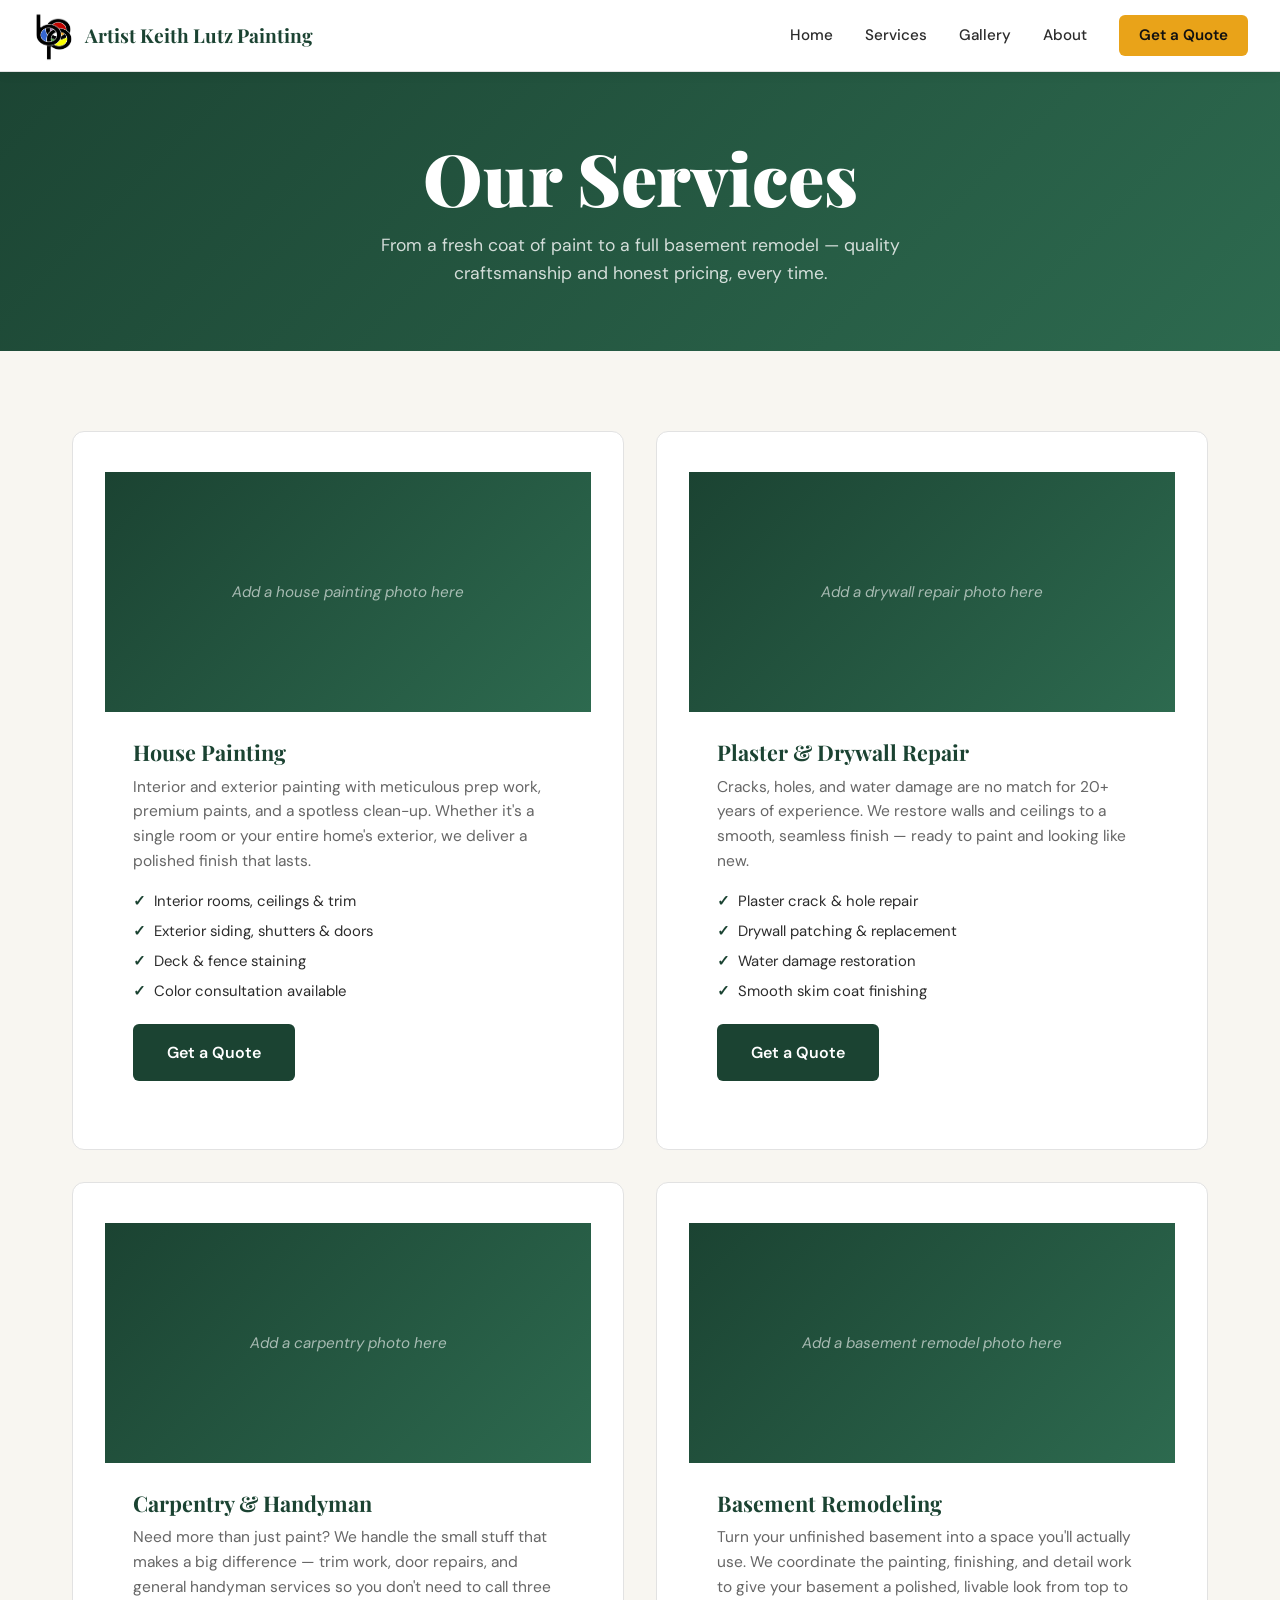
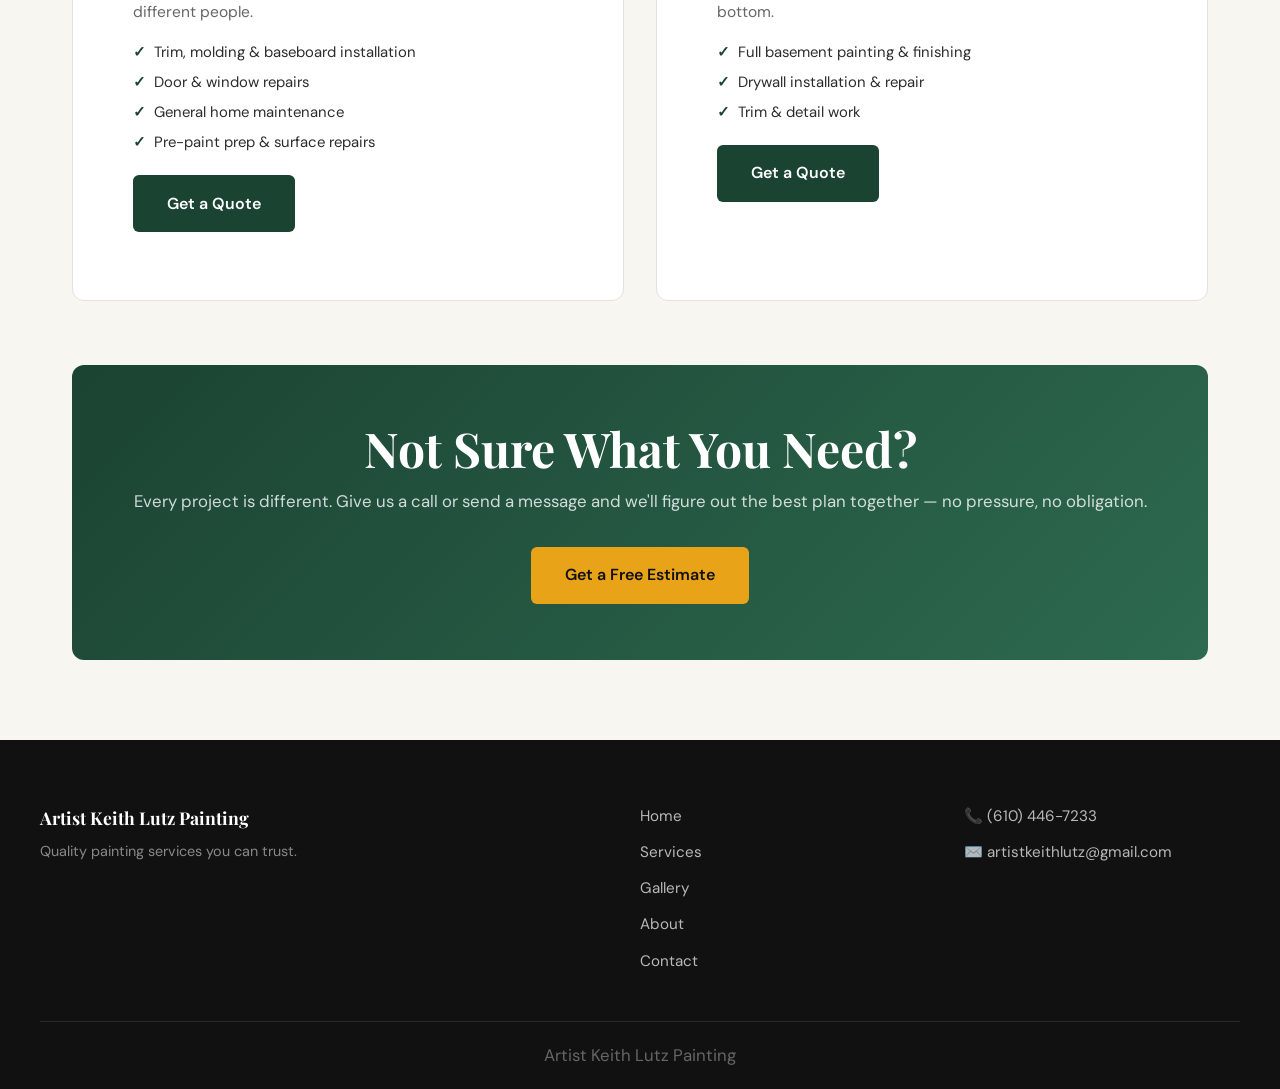
==== index.html @ 22990af5 "initial commit" ====
<!DOCTYPE html>
<html lang="en">
<head>
  <meta charset="UTF-8" />
  <meta name="viewport" content="width=device-width, initial-scale=1.0" />
  <meta name="description" content="Services offered by Artist Keith Lutz Painting — house painting, plaster & drywall repair, carpentry, and basement remodeling in Havertown, PA." />
  <title>Services | Artist Keith Lutz Painting</title>
  <link rel="preconnect" href="https://fonts.googleapis.com">
  <link href="https://fonts.googleapis.com/css2?family=Playfair+Display:wght@700;900&family=DM+Sans:wght@400;500;600&display=swap" rel="stylesheet">
  <link rel="stylesheet" href="css/style.css" />
  <style>
    /* ── Page hero (smaller than homepage) ── */
    .page-hero {
      background: linear-gradient(135deg, var(--primary) 0%, var(--primary-light) 100%);
      padding: calc(var(--nav-height) + 4rem) 2rem 4rem;
      text-align: center;
    }
    .page-hero h1 { color: var(--white); margin-bottom: 0.75rem; }
    .page-hero p  { color: rgba(255,255,255,0.8); font-size: 1.1rem; max-width: 560px; margin: 0 auto; }

    /* ── Services grid ── */
    .services-section {
      max-width: var(--max-width);
      margin: 0 auto;
      padding: 5rem 2rem;
    }

    .services-grid-full {
      display: grid;
      grid-template-columns: repeat(2, 1fr);
      gap: 2rem;
      margin-bottom: 4rem;
    }

    .service-card {
      background: var(--white);
      border: 1px solid var(--border);
      border-radius: var(--radius);
      overflow: hidden;
      transition: all 0.25s ease;
    }
    .service-card:hover {
      box-shadow: var(--shadow-lg);
      transform: translateY(-4px);
    }

    .service-img {
      width: 100%;
      height: 240px;
      overflow: hidden;
      background: linear-gradient(135deg, var(--primary), var(--primary-light));
      display: flex;
      align-items: center;
      justify-content: center;
    }
    .service-img img {
      width: 100%;
      height: 100%;
      object-fit: cover;
      transition: transform 0.4s ease;
    }
    .service-card:hover .service-img img {
      transform: scale(1.05);
    }

    /* placeholder shown when no real photo yet */
    .service-img .img-placeholder {
      color: rgba(255,255,255,0.6);
      font-size: 0.95rem;
      font-style: italic;
      text-align: center;
      padding: 1rem;
    }

    .service-body {
      padding: 1.75rem;
    }
    .service-body h3 {
      color: var(--primary);
      margin-bottom: 0.6rem;
      font-size: 1.35rem;
    }
    .service-body p {
      font-size: 0.97rem;
      margin-bottom: 1rem;
    }
    .service-body ul {
      display: flex;
      flex-direction: column;
      gap: 0.4rem;
      margin-bottom: 1.25rem;
    }
    .service-body ul li {
      font-size: 0.93rem;
      color: var(--text);
      display: flex;
      align-items: flex-start;
      gap: 0.5rem;
    }
    .service-body ul li::before {
      content: '✓';
      color: var(--primary);
      font-weight: 700;
      flex-shrink: 0;
    }

    /* ── CTA banner ── */
    .services-cta-banner {
      background: linear-gradient(135deg, var(--primary), var(--primary-light));
      border-radius: var(--radius);
      padding: 3.5rem 2.5rem;
      text-align: center;
    }
    .services-cta-banner h2 { color: var(--white); margin-bottom: 0.75rem; }
    .services-cta-banner p  { color: rgba(255,255,255,0.8); margin-bottom: 2rem; }

    @media (max-width: 768px) {
      .services-grid-full { grid-template-columns: 1fr; }
      .service-img { height: 200px; }
    }
  </style>
</head>
<body>

  <!-- NAVBAR -->
  <header class="navbar">
    <div class="nav-logo">
      <span class="logo-icon"><img src="images/painting_logo.png" width="45" height="50" alt="Logo"></span>
      <span class="logo-text">Artist Keith Lutz Painting</span>
    </div>
    <nav class="nav-links">
      <a href="index.html">Home</a>
      <a href="services.html">Services</a>
      <a href="gallery.html">Gallery</a>
      <a href="about.html">About</a>
      <a href="contact.html" class="nav-cta">Get a Quote</a>
    </nav>
    <button class="hamburger" id="hamburger" aria-label="Toggle menu">
      <span></span><span></span><span></span>
    </button>
  </header>

  <!-- MOBILE MENU -->
  <div class="mobile-menu" id="mobileMenu">
    <a href="index.html">Home</a>
    <a href="services.html">Services</a>
    <a href="gallery.html">Gallery</a>
    <a href="about.html">About</a>
    <a href="contact.html">Get a Quote</a>
  </div>

  <!-- PAGE HERO -->
  <section class="page-hero">
    <h1>Our Services</h1>
    <p>From a fresh coat of paint to a full basement remodel — quality craftsmanship and honest pricing, every time.</p>
  </section>

  <!-- SERVICES -->
  <section class="services-section">
    <div class="services-grid-full">

      <!-- House Painting -->
      <div class="service-card">
        <div class="service-img">
          <!-- Swap src to a real photo when you have one -->
          <img src="images/house-painting.jpg" alt="House Painting" onerror="this.style.display='none'; this.nextElementSibling.style.display='flex';" />
          <span class="img-placeholder" style="display:none;">Add a house painting photo here</span>
        </div>
        <div class="service-body">
          <h3>House Painting</h3>
          <p>Interior and exterior painting with meticulous prep work, premium paints, and a spotless clean-up. Whether it's a single room or your entire home's exterior, we deliver a polished finish that lasts.</p>
          <ul>
            <li>Interior rooms, ceilings & trim</li>
            <li>Exterior siding, shutters & doors</li>
            <li>Deck & fence staining</li>
            <li>Color consultation available</li>
          </ul>
          <a href="contact.html" class="btn btn-secondary">Get a Quote</a>
        </div>
      </div>

      <!-- Plaster & Drywall Repair -->
      <div class="service-card">
        <div class="service-img">
          <img src="images/drywall-repair.jpg" alt="Plaster and Drywall Repair" onerror="this.style.display='none'; this.nextElementSibling.style.display='flex';" />
          <span class="img-placeholder" style="display:none;">Add a drywall repair photo here</span>
        </div>
        <div class="service-body">
          <h3>Plaster & Drywall Repair</h3>
          <p>Cracks, holes, and water damage are no match for 20+ years of experience. We restore walls and ceilings to a smooth, seamless finish — ready to paint and looking like new.</p>
          <ul>
            <li>Plaster crack & hole repair</li>
            <li>Drywall patching & replacement</li>
            <li>Water damage restoration</li>
            <li>Smooth skim coat finishing</li>
          </ul>
          <a href="contact.html" class="btn btn-secondary">Get a Quote</a>
        </div>
      </div>

      <!-- Carpentry & Handyman -->
      <div class="service-card">
        <div class="service-img">
          <img src="images/carpentry.jpg" alt="Carpentry and Handyman Services" onerror="this.style.display='none'; this.nextElementSibling.style.display='flex';" />
          <span class="img-placeholder" style="display:none;">Add a carpentry photo here</span>
        </div>
        <div class="service-body">
          <h3>Carpentry & Handyman</h3>
          <p>Need more than just paint? We handle the small stuff that makes a big difference — trim work, door repairs, and general handyman services so you don't need to call three different people.</p>
          <ul>
            <li>Trim, molding & baseboard installation</li>
            <li>Door & window repairs</li>
            <li>General home maintenance</li>
            <li>Pre-paint prep & surface repairs</li>
          </ul>
          <a href="contact.html" class="btn btn-secondary">Get a Quote</a>
        </div>
      </div>

      <!-- Basement Remodeling -->
      <div class="service-card">
        <div class="service-img">
          <img src="images/basement.jpg" alt="Basement Remodeling" onerror="this.style.display='none'; this.nextElementSibling.style.display='flex';" />
          <span class="img-placeholder" style="display:none;">Add a basement remodel photo here</span>
        </div>
        <div class="service-body">
          <h3>Basement Remodeling</h3>
          <p>Turn your unfinished basement into a space you'll actually use. We coordinate the painting, finishing, and detail work to give your basement a polished, livable look from top to bottom.</p>
          <ul>
            <li>Full basement painting & finishing</li>
            <li>Drywall installation & repair</li>
            <li>Trim & detail work</li>
          </ul>
          <a href="contact.html" class="btn btn-secondary">Get a Quote</a>
        </div>
      </div>

    </div>

    <!-- CTA BANNER -->
    <div class="services-cta-banner">
      <h2>Not Sure What You Need?</h2>
      <p>Every project is different. Give us a call or send a message and we'll figure out the best plan together — no pressure, no obligation.</p>
      <div style="display:flex; gap:1rem; justify-content:center; flex-wrap:wrap;">
        <a href="contact.html" class="btn btn-primary">Get a Free Estimate</a>
      </div>
    </div>

  </section>

  <!-- FOOTER -->
  <footer class="footer">
    <div class="footer-inner">
      <div class="footer-brand">
        <span class="logo-text">Artist Keith Lutz Painting</span>
        <p>Quality painting services you can trust.</p>
      </div>
      <div class="footer-links">
        <a href="index.html">Home</a>
        <a href="services.html">Services</a>
        <a href="gallery.html">Gallery</a>
        <a href="about.html">About</a>
        <a href="contact.html">Contact</a>
      </div>
      <div class="footer-contact">
        <p>📞 (610) 446-7233</p>
        <p>✉️ artistkeithlutz@gmail.com</p>
      </div>
    </div>
    <div class="footer-bottom">
      <p>Artist Keith Lutz Painting</p>
    </div>
  </footer>

  <script src="js/main.js"></script>
</body>
</html>
---- css/style.css ----
/* ============================================
   RESET & BASE
   ============================================ */
*, *::before, *::after {
  box-sizing: border-box;
  margin: 0;
  padding: 0;
}

html {
  scroll-behavior: smooth;
}

body {
  font-family: 'DM Sans', sans-serif;
  color: var(--text);
  background-color: var(--light);
  line-height: 1.6;
  overflow-x: hidden;
}

img {
  max-width: 100%;
  display: block;
}

a {
  text-decoration: none;
  color: inherit;
}

ul {
  list-style: none;
}

/* ============================================
   CSS VARIABLES — change these to match his brand
   ============================================ */
:root {
  --primary: #1B4332;       /* deep green — feels premium, trustworthy */
  --primary-light: #2D6A4F;
  --accent: #E9A319;        /* warm gold — stands out on dark bg */
  --dark: #111111;
  --light: #F8F6F1;         /* warm off-white, not stark */
  --white: #ffffff;
  --text: #2c2c2c;
  --text-muted: #666666;
  --border: #e2e2e2;

  --font-display: 'Playfair Display', serif;
  --font-body: 'DM Sans', sans-serif;

  --radius: 12px;
  --shadow: 0 4px 24px rgba(0,0,0,0.08);
  --shadow-lg: 0 12px 48px rgba(0,0,0,0.14);

  --max-width: 1200px;
  --nav-height: 72px;
}

/* ============================================
   TYPOGRAPHY
   ============================================ */
h1, h2, h3 {
  font-family: var(--font-display);
  line-height: 1.15;
  color: var(--dark);
}

h1 { font-size: clamp(2.4rem, 6vw, 4.5rem); font-weight: 900; }
h2 { font-size: clamp(1.8rem, 4vw, 3rem); font-weight: 700; }
h3 { font-size: 1.3rem; font-weight: 700; }

p { font-size: 1.05rem; color: var(--text-muted); }

em { font-style: italic; color: var(--accent); }

/* ============================================
   BUTTONS
   ============================================ */
.btn {
  display: inline-block;
  padding: 0.85rem 2rem;
  border-radius: 6px;
  font-family: var(--font-body);
  font-size: 1rem;
  font-weight: 600;
  cursor: pointer;
  transition: all 0.2s ease;
  border: 2px solid transparent;
}

.btn-primary {
  background: var(--accent);
  color: var(--dark);
}
.btn-primary:hover {
  background: #d4901a;
  transform: translateY(-2px);
  box-shadow: 0 6px 20px rgba(233,163,25,0.35);
}

.btn-outline {
  background: transparent;
  color: var(--white);
  border-color: rgba(255,255,255,0.6);
}
.btn-outline:hover {
  background: rgba(255,255,255,0.12);
  border-color: var(--white);
}

.btn-secondary {
  background: var(--primary);
  color: var(--white);
}
.btn-secondary:hover {
  background: var(--primary-light);
  transform: translateY(-2px);
}

/* ============================================
   NAVBAR
   ============================================ */
.navbar {
  position: fixed;
  top: 0;
  left: 0;
  right: 0;
  z-index: 1000;
  height: var(--nav-height);
  display: flex;
  align-items: center;
  justify-content: space-between;
  padding: 0 2rem;
  background: var(--white);
  border-bottom: 1px solid var(--border);
  box-shadow: 0 2px 12px rgba(0,0,0,0.06);
}

.nav-logo {
  display: flex;
  align-items: center;
  gap: 0.5rem;
}

.logo-icon { font-size: 1.4rem; }

.logo-text {
  font-family: var(--font-display);
  font-weight: 700;
  font-size: 1.2rem;
  color: var(--primary);
}

.nav-links {
  display: flex;
  align-items: center;
  gap: 2rem;
}

.nav-links a {
  font-size: 0.95rem;
  font-weight: 500;
  color: var(--text);
  transition: color 0.2s;
}

.nav-links a:hover { color: var(--primary); }

.nav-cta {
  background: var(--accent) !important;
  color: var(--dark) !important;
  padding: 0.5rem 1.25rem;
  border-radius: 6px;
  font-weight: 600 !important;
  transition: all 0.2s !important;
}
.nav-cta:hover {
  background: #d4901a !important;
  transform: translateY(-1px);
}

.hamburger {
  display: none;
  flex-direction: column;
  gap: 5px;
  background: none;
  border: none;
  cursor: pointer;
  padding: 4px;
}
.hamburger span {
  display: block;
  width: 24px;
  height: 2px;
  background: var(--dark);
  border-radius: 2px;
  transition: all 0.3s;
}

/* ============================================
   MOBILE MENU
   ============================================ */
.mobile-menu {
  display: none;
  position: fixed;
  top: var(--nav-height);
  left: 0;
  right: 0;
  z-index: 999;
  background: var(--white);
  border-bottom: 1px solid var(--border);
  padding: 1.5rem 2rem;
  flex-direction: column;
  gap: 1.25rem;
  box-shadow: var(--shadow);
}

.mobile-menu.open { display: flex; }

.mobile-menu a {
  font-size: 1.1rem;
  font-weight: 500;
  color: var(--text);
  padding: 0.25rem 0;
  border-bottom: 1px solid var(--border);
}
.mobile-menu a:last-child { border-bottom: none; }

/* ============================================
   HERO
   ============================================ */
.hero {
  position: relative;
  min-height: 100vh;
  display: flex;
  align-items: center;
  padding: calc(var(--nav-height) + 4rem) 2rem 4rem;
  overflow: hidden;
}

.hero-bg {
  position: absolute;
  inset: 0;
  background: linear-gradient(135deg, var(--primary) 0%, var(--primary-light) 50%, #52B788 100%);
  z-index: -1;
}

.hero-bg::after {
  content: '';
  position: absolute;
  inset: 0;
  background: url("data:image/svg+xml,%3Csvg width='60' height='60' viewBox='0 0 60 60' xmlns='http://www.w3.org/2000/svg'%3E%3Cg fill='none' fill-rule='evenodd'%3E%3Cg fill='%23ffffff' fill-opacity='0.04'%3E%3Cpath d='M36 34v-4h-2v4h-4v2h4v4h2v-4h4v-2h-4zm0-30V0h-2v4h-4v2h4v4h2V6h4V4h-4zM6 34v-4H4v4H0v2h4v4h2v-4h4v-2H6zM6 4V0H4v4H0v2h4v4h2V6h4V4H6z'/%3E%3C/g%3E%3C/g%3E%3C/svg%3E");
}

.hero-content {
  max-width: 700px;
  z-index: 1;
}

.hero-eyebrow {
  font-size: 0.9rem;
  font-weight: 600;
  letter-spacing: 0.08em;
  text-transform: uppercase;
  color: rgba(255,255,255,0.75);
  margin-bottom: 1rem;
}

.hero-title {
  color: var(--white);
  margin-bottom: 1.25rem;
}

.hero-subtitle {
  font-size: 1.15rem;
  color: rgba(255,255,255,0.85);
  max-width: 540px;
  margin-bottom: 2.5rem;
}

.hero-btns {
  display: flex;
  gap: 1rem;
  flex-wrap: wrap;
}

.hero-badge {
  position: absolute;
  bottom: 3rem;
  right: 3rem;
  background: var(--accent);
  border-radius: 50%;
  width: 120px;
  height: 120px;
  display: flex;
  flex-direction: column;
  align-items: center;
  justify-content: center;
  text-align: center;
  box-shadow: var(--shadow-lg);
}

.badge-number {
  font-family: var(--font-display);
  font-size: 2rem;
  font-weight: 900;
  color: var(--dark);
  line-height: 1;
}

.badge-label {
  font-size: 0.7rem;
  font-weight: 600;
  color: var(--dark);
  text-align: center;
  line-height: 1.2;
  padding: 0 8px;
}

/* ============================================
   TRUST BAR
   ============================================ */
.trust-bar {
  display: flex;
  justify-content: center;
  flex-wrap: wrap;
  gap: 0;
  background: var(--dark);
  padding: 1rem 2rem;
}

.trust-item {
  color: rgba(255,255,255,0.88);
  font-size: 0.9rem;
  font-weight: 500;
  padding: 0.5rem 2rem;
  border-right: 1px solid rgba(255,255,255,0.15);
}
.trust-item:last-child { border-right: none; }

/* ============================================
   SECTIONS (shared styles)
   ============================================ */
.section {
  padding: 6rem 2rem;
  max-width: var(--max-width);
  margin: 0 auto;
}

.section-header {
  text-align: center;
  margin-bottom: 3.5rem;
}

.section-eyebrow {
  font-size: 0.85rem;
  font-weight: 700;
  letter-spacing: 0.1em;
  text-transform: uppercase;
  color: var(--accent);
  margin-bottom: 0.5rem;
}

.section-cta {
  text-align: center;
  margin-top: 3rem;
}

/* ============================================
   SERVICES PREVIEW
   ============================================ */
.services-preview {
  background: var(--light);
}

.services-grid {
  display: grid;
  grid-template-columns: repeat(3, 1fr);
  gap: 1.5rem;
}

.service-card {
  background: var(--white);
  border: 1px solid var(--border);
  border-radius: var(--radius);
  padding: 2.5rem 2rem;
  transition: all 0.25s ease;
}

.service-card:hover {
  box-shadow: var(--shadow-lg);
  transform: translateY(-4px);
  border-color: var(--primary);
}

.service-icon {
  font-size: 2.5rem;
  margin-bottom: 1rem;
}

.service-card h3 {
  margin-bottom: 0.75rem;
  color: var(--primary);
}

.service-card p {
  font-size: 0.97rem;
}

/* ============================================
   WHY US
   ============================================ */
.why-us {
  display: grid;
  grid-template-columns: 1fr 1fr;
  gap: 5rem;
  align-items: center;
  padding-top: 6rem;
  padding-bottom: 6rem;
}

.why-text h2 { margin-bottom: 1rem; }
.why-text p { margin-bottom: 1.5rem; }

.why-list {
  display: flex;
  flex-direction: column;
  gap: 0.75rem;
  margin-bottom: 2rem;
}

.why-list li {
  display: flex;
  align-items: center;
  gap: 0.75rem;
  font-size: 1rem;
  color: var(--text);
  font-weight: 500;
}

.check {
  color: var(--primary);
  font-weight: 700;
  font-size: 1.1rem;
}

.why-image-placeholder {
  background: linear-gradient(135deg, var(--primary), var(--primary-light));
  border-radius: var(--radius);
  height: 400px;
  display: flex;
  align-items: center;
  justify-content: center;
  text-align: center;
  padding: 2rem;
}

.why-image-placeholder span {
  color: rgba(255,255,255,0.7);
  font-size: 1rem;
  font-style: italic;
}

/* ============================================
   FOOTER
   ============================================ */
.footer {
  background: var(--dark);
  color: rgba(255,255,255,0.8);
  padding: 4rem 2rem 0;
}

.footer-inner {
  max-width: var(--max-width);
  margin: 0 auto;
  display: grid;
  grid-template-columns: 2fr 1fr 1fr;
  gap: 3rem;
  padding-bottom: 3rem;
  border-bottom: 1px solid rgba(255,255,255,0.1);
}

.footer-brand .logo-text { color: var(--white); font-size: 1.1rem; }
.footer-brand p { margin-top: 0.5rem; font-size: 0.9rem; color: rgba(255,255,255,0.5); }

.footer-links, .footer-contact {
  display: flex;
  flex-direction: column;
  gap: 0.75rem;
}

.footer-links a {
  font-size: 0.95rem;
  color: rgba(255,255,255,0.7);
  transition: color 0.2s;
}
.footer-links a:hover { color: var(--accent); }

.footer-contact p { font-size: 0.95rem; color: rgba(255,255,255,0.7); }

.footer-bottom {
  text-align: center;
  padding: 1.25rem;
  font-size: 0.85rem;
  color: rgba(255,255,255,0.35);
}

/* ============================================
   MOBILE — max-width: 768px
   ============================================ */
@media (max-width: 768px) {
  .nav-links { display: none; }
  .hamburger { display: flex; }

  .hero { min-height: auto; padding: calc(var(--nav-height) + 3rem) 1.5rem 3rem; }
  .hero-badge { display: none; }
  .hero-btns { flex-direction: column; }
  .btn { text-align: center; }

  .trust-bar { flex-direction: column; align-items: center; gap: 0.25rem; }
  .trust-item { border-right: none; border-bottom: 1px solid rgba(255,255,255,0.1); width: 100%; text-align: center; }
  .trust-item:last-child { border-bottom: none; }

  .services-grid { grid-template-columns: 1fr; }

  .why-us { grid-template-columns: 1fr; gap: 2.5rem; }
  .why-image-placeholder { height: 250px; }

  .footer-inner { grid-template-columns: 1fr; gap: 2rem; }

  .section { padding: 4rem 1.5rem; }
}
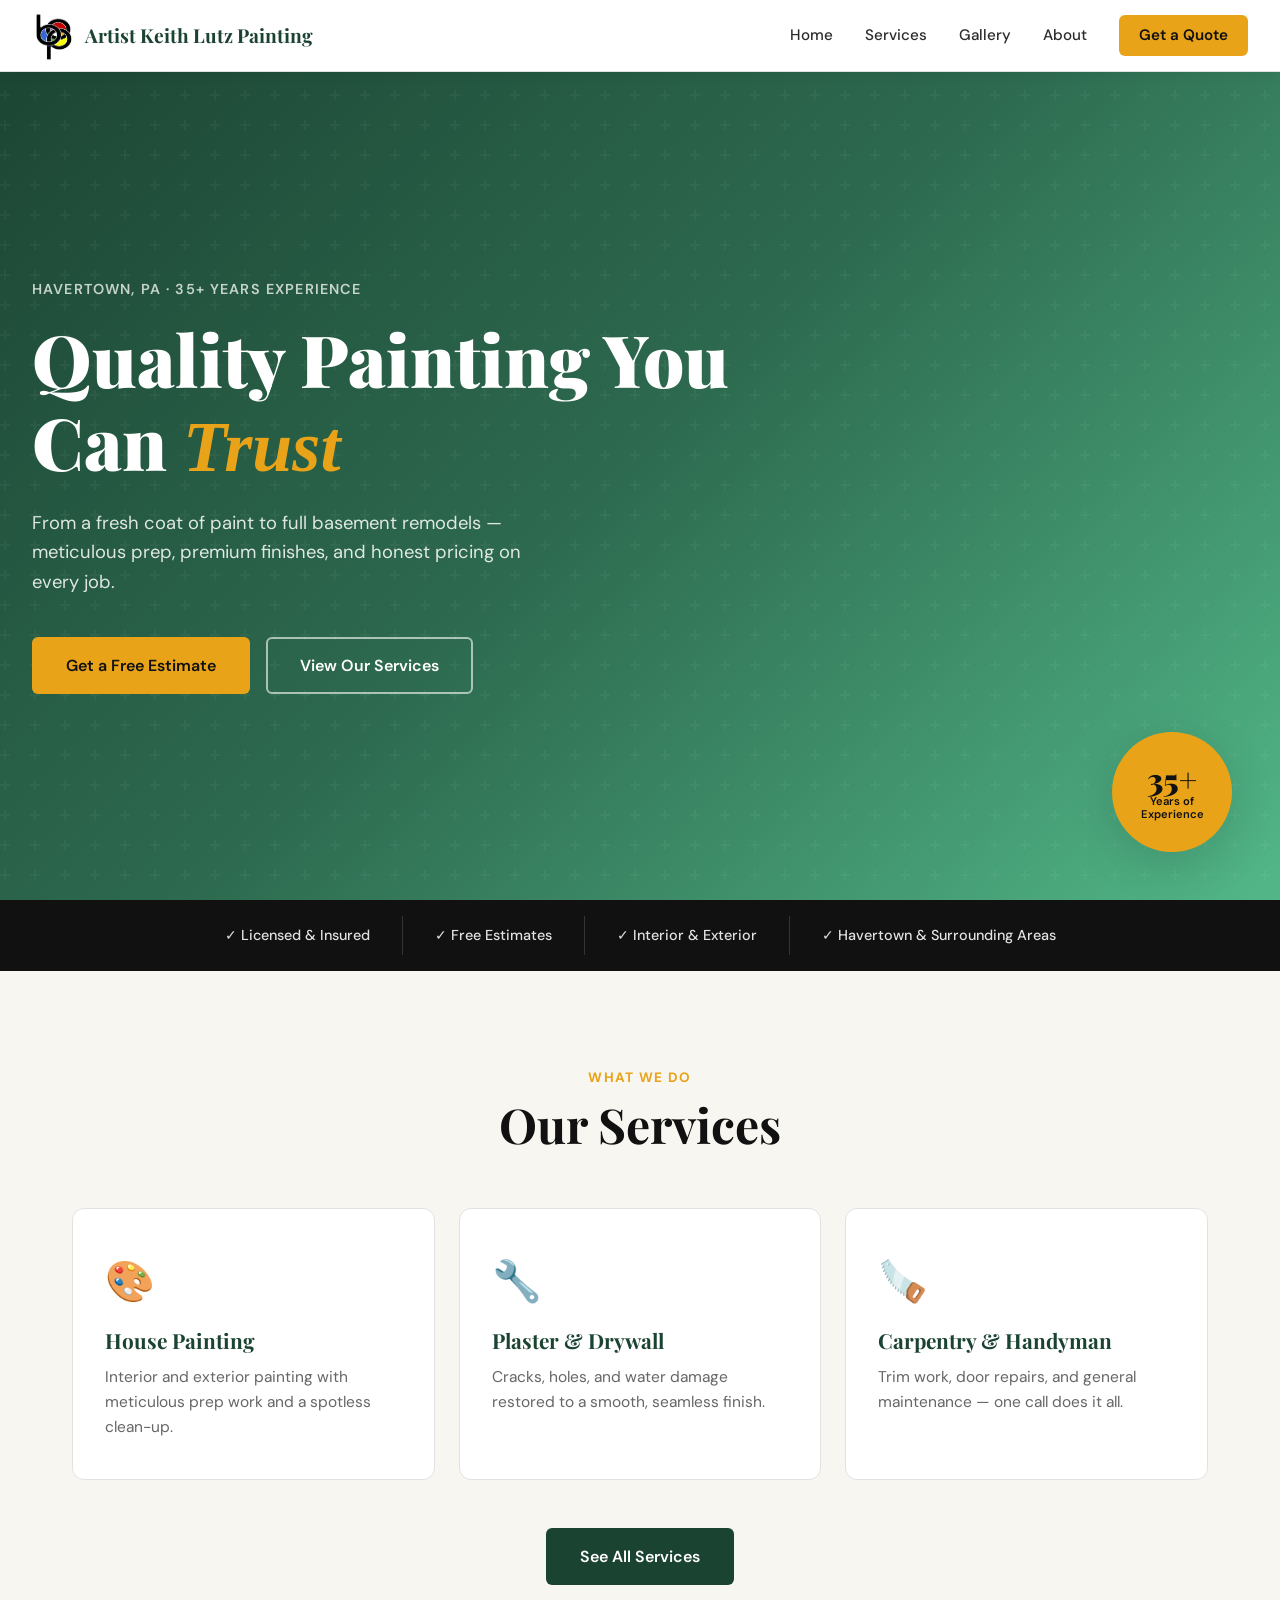
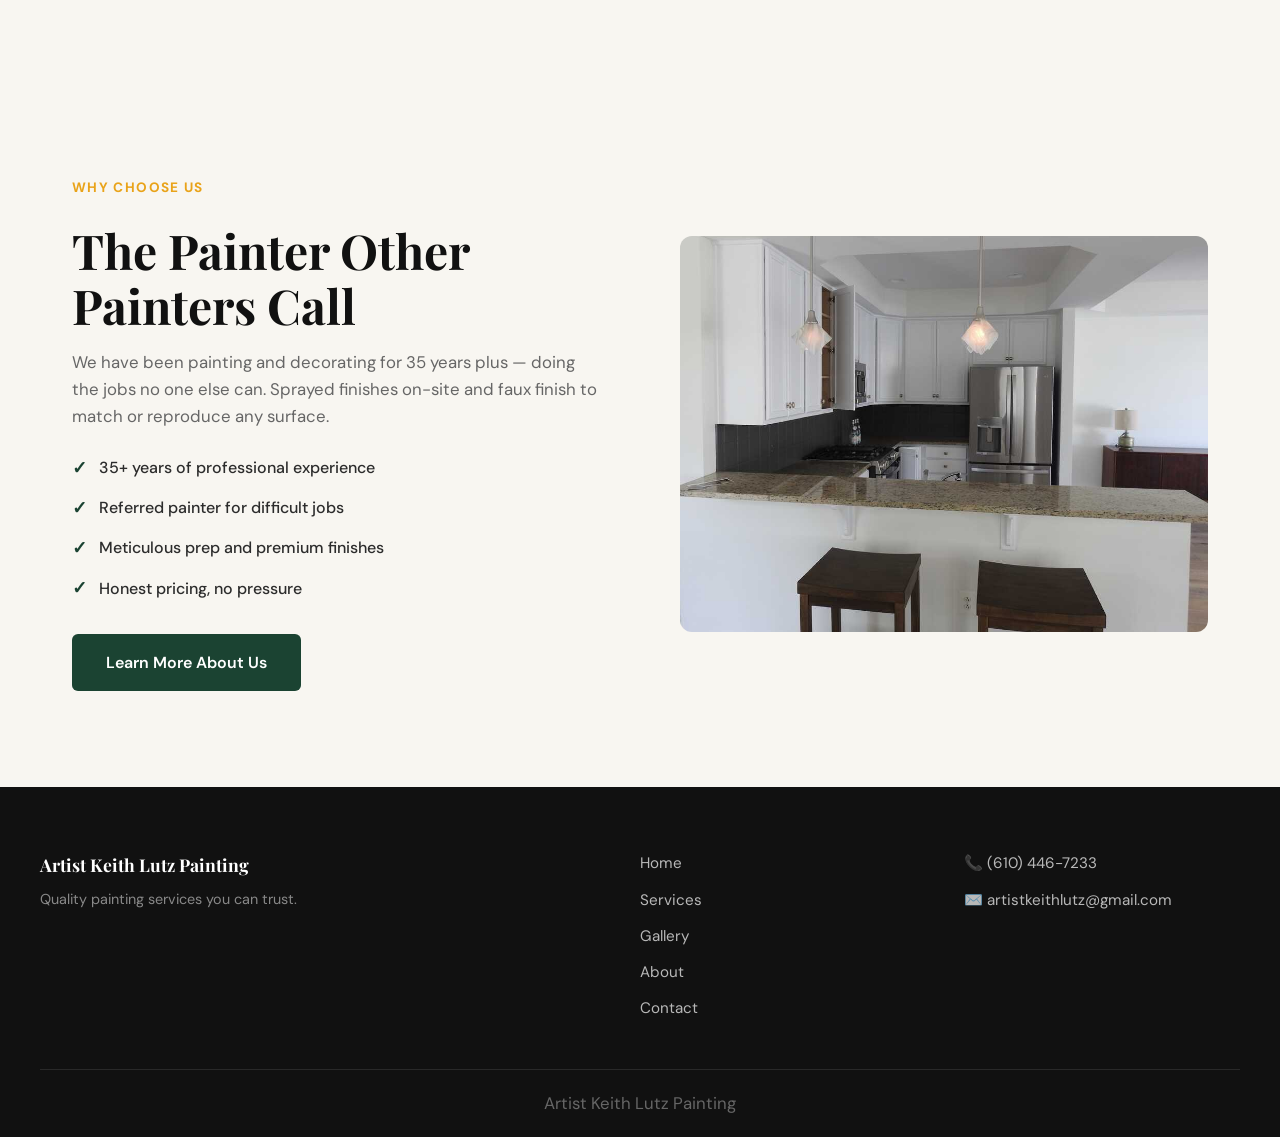
==== commit 1999a317: "most changes made" ====
--- a/index.html
+++ b/index.html
@@ -3,130 +3,21 @@
 <head>
   <meta charset="UTF-8" />
   <meta name="viewport" content="width=device-width, initial-scale=1.0" />
-  <meta name="description" content="Services offered by Artist Keith Lutz Painting — house painting, plaster & drywall repair, carpentry, and basement remodeling in Havertown, PA." />
-  <title>Services | Artist Keith Lutz Painting</title>
+  <meta name="description" content="Artist Keith Lutz Painting — professional house painting, plaster repair, carpentry, and basement remodeling in Havertown, PA." />
+  <title>Artist Keith Lutz Painting | Havertown, PA</title>
   <link rel="preconnect" href="https://fonts.googleapis.com">
   <link href="https://fonts.googleapis.com/css2?family=Playfair+Display:wght@700;900&family=DM+Sans:wght@400;500;600&display=swap" rel="stylesheet">
   <link rel="stylesheet" href="css/style.css" />
-  <style>
-    /* ── Page hero (smaller than homepage) ── */
-    .page-hero {
-      background: linear-gradient(135deg, var(--primary) 0%, var(--primary-light) 100%);
-      padding: calc(var(--nav-height) + 4rem) 2rem 4rem;
-      text-align: center;
-    }
-    .page-hero h1 { color: var(--white); margin-bottom: 0.75rem; }
-    .page-hero p  { color: rgba(255,255,255,0.8); font-size: 1.1rem; max-width: 560px; margin: 0 auto; }
-
-    /* ── Services grid ── */
-    .services-section {
-      max-width: var(--max-width);
-      margin: 0 auto;
-      padding: 5rem 2rem;
-    }
-
-    .services-grid-full {
-      display: grid;
-      grid-template-columns: repeat(2, 1fr);
-      gap: 2rem;
-      margin-bottom: 4rem;
-    }
-
-    .service-card {
-      background: var(--white);
-      border: 1px solid var(--border);
-      border-radius: var(--radius);
-      overflow: hidden;
-      transition: all 0.25s ease;
-    }
-    .service-card:hover {
-      box-shadow: var(--shadow-lg);
-      transform: translateY(-4px);
-    }
-
-    .service-img {
-      width: 100%;
-      height: 240px;
-      overflow: hidden;
-      background: linear-gradient(135deg, var(--primary), var(--primary-light));
-      display: flex;
-      align-items: center;
-      justify-content: center;
-    }
-    .service-img img {
-      width: 100%;
-      height: 100%;
-      object-fit: cover;
-      transition: transform 0.4s ease;
-    }
-    .service-card:hover .service-img img {
-      transform: scale(1.05);
-    }
-
-    /* placeholder shown when no real photo yet */
-    .service-img .img-placeholder {
-      color: rgba(255,255,255,0.6);
-      font-size: 0.95rem;
-      font-style: italic;
-      text-align: center;
-      padding: 1rem;
-    }
-
-    .service-body {
-      padding: 1.75rem;
-    }
-    .service-body h3 {
-      color: var(--primary);
-      margin-bottom: 0.6rem;
-      font-size: 1.35rem;
-    }
-    .service-body p {
-      font-size: 0.97rem;
-      margin-bottom: 1rem;
-    }
-    .service-body ul {
-      display: flex;
-      flex-direction: column;
-      gap: 0.4rem;
-      margin-bottom: 1.25rem;
-    }
-    .service-body ul li {
-      font-size: 0.93rem;
-      color: var(--text);
-      display: flex;
-      align-items: flex-start;
-      gap: 0.5rem;
-    }
-    .service-body ul li::before {
-      content: '✓';
-      color: var(--primary);
-      font-weight: 700;
-      flex-shrink: 0;
-    }
-
-    /* ── CTA banner ── */
-    .services-cta-banner {
-      background: linear-gradient(135deg, var(--primary), var(--primary-light));
-      border-radius: var(--radius);
-      padding: 3.5rem 2.5rem;
-      text-align: center;
-    }
-    .services-cta-banner h2 { color: var(--white); margin-bottom: 0.75rem; }
-    .services-cta-banner p  { color: rgba(255,255,255,0.8); margin-bottom: 2rem; }
-
-    @media (max-width: 768px) {
-      .services-grid-full { grid-template-columns: 1fr; }
-      .service-img { height: 200px; }
-    }
-  </style>
 </head>
 <body>
 
   <!-- NAVBAR -->
   <header class="navbar">
     <div class="nav-logo">
-      <span class="logo-icon"><img src="images/painting_logo.png" width="45" height="50" alt="Logo"></span>
-      <span class="logo-text">Artist Keith Lutz Painting</span>
+      <a href="index.html">
+        <span class="logo-icon"><img src="images/painting_logo.png" width="45" height="50" alt="Logo"></span>
+        <span class="logo-text">Artist Keith Lutz Painting</span>
+      </a>
     </div>
     <nav class="nav-links">
       <a href="index.html">Home</a>
@@ -149,103 +40,77 @@
     <a href="contact.html">Get a Quote</a>
   </div>
 
-  <!-- PAGE HERO -->
-  <section class="page-hero">
-    <h1>Our Services</h1>
-    <p>From a fresh coat of paint to a full basement remodel — quality craftsmanship and honest pricing, every time.</p>
+  <!-- HERO -->
+  <section class="hero">
+    <div class="hero-bg"></div>
+    <div class="hero-content">
+      <p class="hero-eyebrow">Havertown, PA · 35+ Years Experience</p>
+      <h1 class="hero-title">Quality Painting You Can <em>Trust</em></h1>
+      <p class="hero-subtitle">From a fresh coat of paint to full basement remodels — meticulous prep, premium finishes, and honest pricing on every job.</p>
+      <div class="hero-btns">
+        <a href="contact.html" class="btn btn-primary">Get a Free Estimate</a>
+        <a href="services.html" class="btn btn-outline">View Our Services</a>
+      </div>
+    </div>
+    <div class="hero-badge">
+      <span class="badge-number">35+</span>
+      <span class="badge-label">Years of Experience</span>
+    </div>
   </section>
 
-  <!-- SERVICES -->
-  <section class="services-section">
-    <div class="services-grid-full">
+  <!-- TRUST BAR -->
+  <div class="trust-bar">
+    <span class="trust-item">✓ Licensed & Insured</span>
+    <span class="trust-item">✓ Free Estimates</span>
+    <span class="trust-item">✓ Interior & Exterior</span>
+    <span class="trust-item">✓ Havertown & Surrounding Areas</span>
+  </div>
 
-      <!-- House Painting -->
+  <!-- SERVICES PREVIEW -->
+  <section class="section services-preview">
+    <div class="section-header">
+      <p class="section-eyebrow">What We Do</p>
+      <h2>Our Services</h2>
+    </div>
+    <div class="services-grid">
       <div class="service-card">
-        <div class="service-img">
-          <!-- Swap src to a real photo when you have one -->
-          <img src="images/house-painting.jpg" alt="House Painting" onerror="this.style.display='none'; this.nextElementSibling.style.display='flex';" />
-          <span class="img-placeholder" style="display:none;">Add a house painting photo here</span>
-        </div>
-        <div class="service-body">
-          <h3>House Painting</h3>
-          <p>Interior and exterior painting with meticulous prep work, premium paints, and a spotless clean-up. Whether it's a single room or your entire home's exterior, we deliver a polished finish that lasts.</p>
-          <ul>
-            <li>Interior rooms, ceilings & trim</li>
-            <li>Exterior siding, shutters & doors</li>
-            <li>Deck & fence staining</li>
-            <li>Color consultation available</li>
-          </ul>
-          <a href="contact.html" class="btn btn-secondary">Get a Quote</a>
-        </div>
+        <div class="service-icon">🎨</div>
+        <h3>House Painting</h3>
+        <p>Interior and exterior painting with meticulous prep work and a spotless clean-up.</p>
       </div>
-
-      <!-- Plaster & Drywall Repair -->
       <div class="service-card">
-        <div class="service-img">
-          <img src="images/drywall-repair.jpg" alt="Plaster and Drywall Repair" onerror="this.style.display='none'; this.nextElementSibling.style.display='flex';" />
-          <span class="img-placeholder" style="display:none;">Add a drywall repair photo here</span>
-        </div>
-        <div class="service-body">
-          <h3>Plaster & Drywall Repair</h3>
-          <p>Cracks, holes, and water damage are no match for 20+ years of experience. We restore walls and ceilings to a smooth, seamless finish — ready to paint and looking like new.</p>
-          <ul>
-            <li>Plaster crack & hole repair</li>
-            <li>Drywall patching & replacement</li>
-            <li>Water damage restoration</li>
-            <li>Smooth skim coat finishing</li>
-          </ul>
-          <a href="contact.html" class="btn btn-secondary">Get a Quote</a>
-        </div>
+        <div class="service-icon">🔧</div>
+        <h3>Plaster & Drywall</h3>
+        <p>Cracks, holes, and water damage restored to a smooth, seamless finish.</p>
       </div>
-
-      <!-- Carpentry & Handyman -->
       <div class="service-card">
-        <div class="service-img">
-          <img src="images/carpentry.jpg" alt="Carpentry and Handyman Services" onerror="this.style.display='none'; this.nextElementSibling.style.display='flex';" />
-          <span class="img-placeholder" style="display:none;">Add a carpentry photo here</span>
-        </div>
-        <div class="service-body">
-          <h3>Carpentry & Handyman</h3>
-          <p>Need more than just paint? We handle the small stuff that makes a big difference — trim work, door repairs, and general handyman services so you don't need to call three different people.</p>
-          <ul>
-            <li>Trim, molding & baseboard installation</li>
-            <li>Door & window repairs</li>
-            <li>General home maintenance</li>
-            <li>Pre-paint prep & surface repairs</li>
-          </ul>
-          <a href="contact.html" class="btn btn-secondary">Get a Quote</a>
-        </div>
-      </div>
-
-      <!-- Basement Remodeling -->
-      <div class="service-card">
-        <div class="service-img">
-          <img src="images/basement.jpg" alt="Basement Remodeling" onerror="this.style.display='none'; this.nextElementSibling.style.display='flex';" />
-          <span class="img-placeholder" style="display:none;">Add a basement remodel photo here</span>
-        </div>
-        <div class="service-body">
-          <h3>Basement Remodeling</h3>
-          <p>Turn your unfinished basement into a space you'll actually use. We coordinate the painting, finishing, and detail work to give your basement a polished, livable look from top to bottom.</p>
-          <ul>
-            <li>Full basement painting & finishing</li>
-            <li>Drywall installation & repair</li>
-            <li>Trim & detail work</li>
-          </ul>
-          <a href="contact.html" class="btn btn-secondary">Get a Quote</a>
-        </div>
-      </div>
-
-    </div>
-
-    <!-- CTA BANNER -->
-    <div class="services-cta-banner">
-      <h2>Not Sure What You Need?</h2>
-      <p>Every project is different. Give us a call or send a message and we'll figure out the best plan together — no pressure, no obligation.</p>
-      <div style="display:flex; gap:1rem; justify-content:center; flex-wrap:wrap;">
-        <a href="contact.html" class="btn btn-primary">Get a Free Estimate</a>
+        <div class="service-icon">🪚</div>
+        <h3>Carpentry & Handyman</h3>
+        <p>Trim work, door repairs, and general maintenance — one call does it all.</p>
       </div>
     </div>
+    <div class="section-cta">
+      <a href="services.html" class="btn btn-secondary">See All Services</a>
+    </div>
+  </section>
 
+  <!-- WHY US -->
+  <section class="section why-us">
+    <div class="why-text">
+      <p class="section-eyebrow">Why Choose Us</p>
+      <h2>The Painter Other Painters Call</h2>
+      <p>We have been painting and decorating for 35 years plus — doing the jobs no one else can. Sprayed finishes on-site and faux finish to match or reproduce any surface.</p>
+      <ul class="why-list">
+        <li><span class="check">✓</span> 35+ years of professional experience</li>
+        <li><span class="check">✓</span> Referred painter for difficult jobs</li>
+        <li><span class="check">✓</span> Meticulous prep and premium finishes</li>
+        <li><span class="check">✓</span> Honest pricing, no pressure</li>
+      </ul>
+      <a href="about.html" class="btn btn-secondary">Learn More About Us</a>
+    </div>
+    <div class="why-image">
+      <img src="images/kitchen_pic_keith.jpg" alt="Kitchen painting project by Artist Keith Lutz Painting">
+    </div>
   </section>
 
   <!-- FOOTER -->
@@ -274,4 +139,4 @@
 
   <script src="js/main.js"></script>
 </body>
-</html>+</html>
--- a/css/style.css
+++ b/css/style.css
@@ -139,6 +139,12 @@
 }
 
 .nav-logo {
+  display: flex;
+  align-items: center;
+  gap: 0.5rem;
+}
+
+.nav-logo a {
   display: flex;
   align-items: center;
   gap: 0.5rem;
@@ -463,6 +469,247 @@
   font-style: italic;
 }
 
+.why-image {
+  border-radius: var(--radius);
+  overflow: hidden;
+  aspect-ratio: 4 / 3;
+  background: linear-gradient(135deg, var(--primary), var(--primary-light));
+}
+
+.why-image img {
+  width: 100%;
+  height: 100%;
+  object-fit: cover;
+  object-position: center;
+}
+
+/* ============================================
+   PAGE HERO (inner pages)
+   ============================================ */
+.page-hero {
+  background: linear-gradient(135deg, var(--primary) 0%, var(--primary-light) 100%);
+  padding: calc(var(--nav-height) + 4rem) 2rem 4rem;
+  text-align: center;
+}
+.page-hero h1 { color: var(--white); margin-bottom: 0.75rem; }
+.page-hero p  { color: rgba(255,255,255,0.8); font-size: 1.1rem; max-width: 640px; margin: 0 auto; }
+
+/* ============================================
+   SERVICES PAGE
+   ============================================ */
+.services-section {
+  max-width: var(--max-width);
+  margin: 0 auto;
+  padding: 5rem 2rem;
+}
+
+.services-grid-full {
+  display: grid;
+  grid-template-columns: repeat(2, 1fr);
+  gap: 2rem;
+  margin-bottom: 4rem;
+}
+
+.service-card--photo {
+  padding: 0;
+  overflow: hidden;
+}
+
+.service-card--photo:hover {
+  border-color: var(--border);
+}
+
+.service-img {
+  width: 100%;
+  aspect-ratio: 16 / 10;
+  overflow: hidden;
+  background: linear-gradient(135deg, var(--primary), var(--primary-light));
+}
+
+.service-img img {
+  width: 100%;
+  height: 100%;
+  object-fit: cover;
+  object-position: center;
+  transition: transform 0.4s ease;
+}
+
+.service-card--photo:hover .service-img img {
+  transform: scale(1.03);
+}
+
+.service-body {
+  padding: 1.75rem;
+}
+
+.service-body h3 {
+  color: var(--primary);
+  margin-bottom: 0.6rem;
+  font-size: 1.35rem;
+}
+
+.service-body p {
+  font-size: 0.97rem;
+  margin-bottom: 1rem;
+}
+
+.service-body ul {
+  display: flex;
+  flex-direction: column;
+  gap: 0.4rem;
+  margin-bottom: 1.25rem;
+}
+
+.service-body ul li {
+  font-size: 0.93rem;
+  color: var(--text);
+  display: flex;
+  align-items: flex-start;
+  gap: 0.5rem;
+}
+
+.service-body ul li::before {
+  content: '✓';
+  color: var(--primary);
+  font-weight: 700;
+  flex-shrink: 0;
+}
+
+.services-cta-banner {
+  background: linear-gradient(135deg, var(--primary), var(--primary-light));
+  border-radius: var(--radius);
+  padding: 3.5rem 2.5rem;
+  text-align: center;
+}
+.services-cta-banner h2 { color: var(--white); margin-bottom: 0.75rem; }
+.services-cta-banner p  { color: rgba(255,255,255,0.8); margin-bottom: 2rem; }
+
+/* ============================================
+   GALLERY
+   ============================================ */
+.gallery-section {
+  max-width: var(--max-width);
+  margin: 0 auto;
+  padding: 5rem 2rem;
+}
+
+.gallery-grid {
+  display: grid;
+  grid-template-columns: repeat(3, 1fr);
+  gap: 1.25rem;
+}
+
+.gallery-item {
+  border-radius: var(--radius);
+  overflow: hidden;
+  aspect-ratio: 4 / 3;
+  background: linear-gradient(135deg, var(--primary), var(--primary-light));
+}
+
+.gallery-item img {
+  width: 100%;
+  height: 100%;
+  object-fit: cover;
+  object-position: center;
+  transition: transform 0.35s ease;
+}
+
+.gallery-item:hover img {
+  transform: scale(1.04);
+}
+
+.gallery-item--tall {
+  grid-row: span 2;
+  aspect-ratio: auto;
+}
+
+/* ============================================
+   CONTACT
+   ============================================ */
+.contact-section {
+  max-width: var(--max-width);
+  margin: 0 auto;
+  padding: 5rem 2rem;
+}
+
+.contact-grid {
+  display: grid;
+  grid-template-columns: 1fr 1fr;
+  gap: 3rem;
+  align-items: start;
+}
+
+.contact-info h2 {
+  margin-bottom: 1rem;
+}
+
+.contact-info p {
+  margin-bottom: 1.5rem;
+}
+
+.contact-details {
+  display: flex;
+  flex-direction: column;
+  gap: 1rem;
+}
+
+.contact-detail {
+  display: flex;
+  align-items: flex-start;
+  gap: 0.75rem;
+  font-size: 1rem;
+  color: var(--text);
+}
+
+.contact-detail strong {
+  color: var(--primary);
+}
+
+.contact-form {
+  background: var(--white);
+  border: 1px solid var(--border);
+  border-radius: var(--radius);
+  padding: 2rem;
+}
+
+.contact-form label {
+  display: block;
+  font-size: 0.9rem;
+  font-weight: 600;
+  color: var(--text);
+  margin-bottom: 0.35rem;
+}
+
+.contact-form input,
+.contact-form textarea,
+.contact-form select {
+  width: 100%;
+  padding: 0.75rem 1rem;
+  border: 1px solid var(--border);
+  border-radius: 6px;
+  font-family: var(--font-body);
+  font-size: 1rem;
+  margin-bottom: 1rem;
+}
+
+.contact-form textarea {
+  min-height: 120px;
+  resize: vertical;
+}
+
+.about-section {
+  max-width: 760px;
+  margin: 0 auto;
+  padding: 5rem 2rem;
+  text-align: center;
+}
+
+.about-section p {
+  font-size: 1.1rem;
+  line-height: 1.8;
+  margin-bottom: 1.5rem;
+}
+
 /* ============================================
    FOOTER
    ============================================ */
@@ -528,7 +775,16 @@
   .why-us { grid-template-columns: 1fr; gap: 2.5rem; }
   .why-image-placeholder { height: 250px; }
 
+  .services-grid-full { grid-template-columns: 1fr; }
+  .gallery-grid { grid-template-columns: 1fr 1fr; }
+  .gallery-item--tall { grid-row: span 1; aspect-ratio: 4 / 3; }
+  .contact-grid { grid-template-columns: 1fr; }
+
   .footer-inner { grid-template-columns: 1fr; gap: 2rem; }
 
   .section { padding: 4rem 1.5rem; }
+}
+
+@media (max-width: 480px) {
+  .gallery-grid { grid-template-columns: 1fr; }
 }
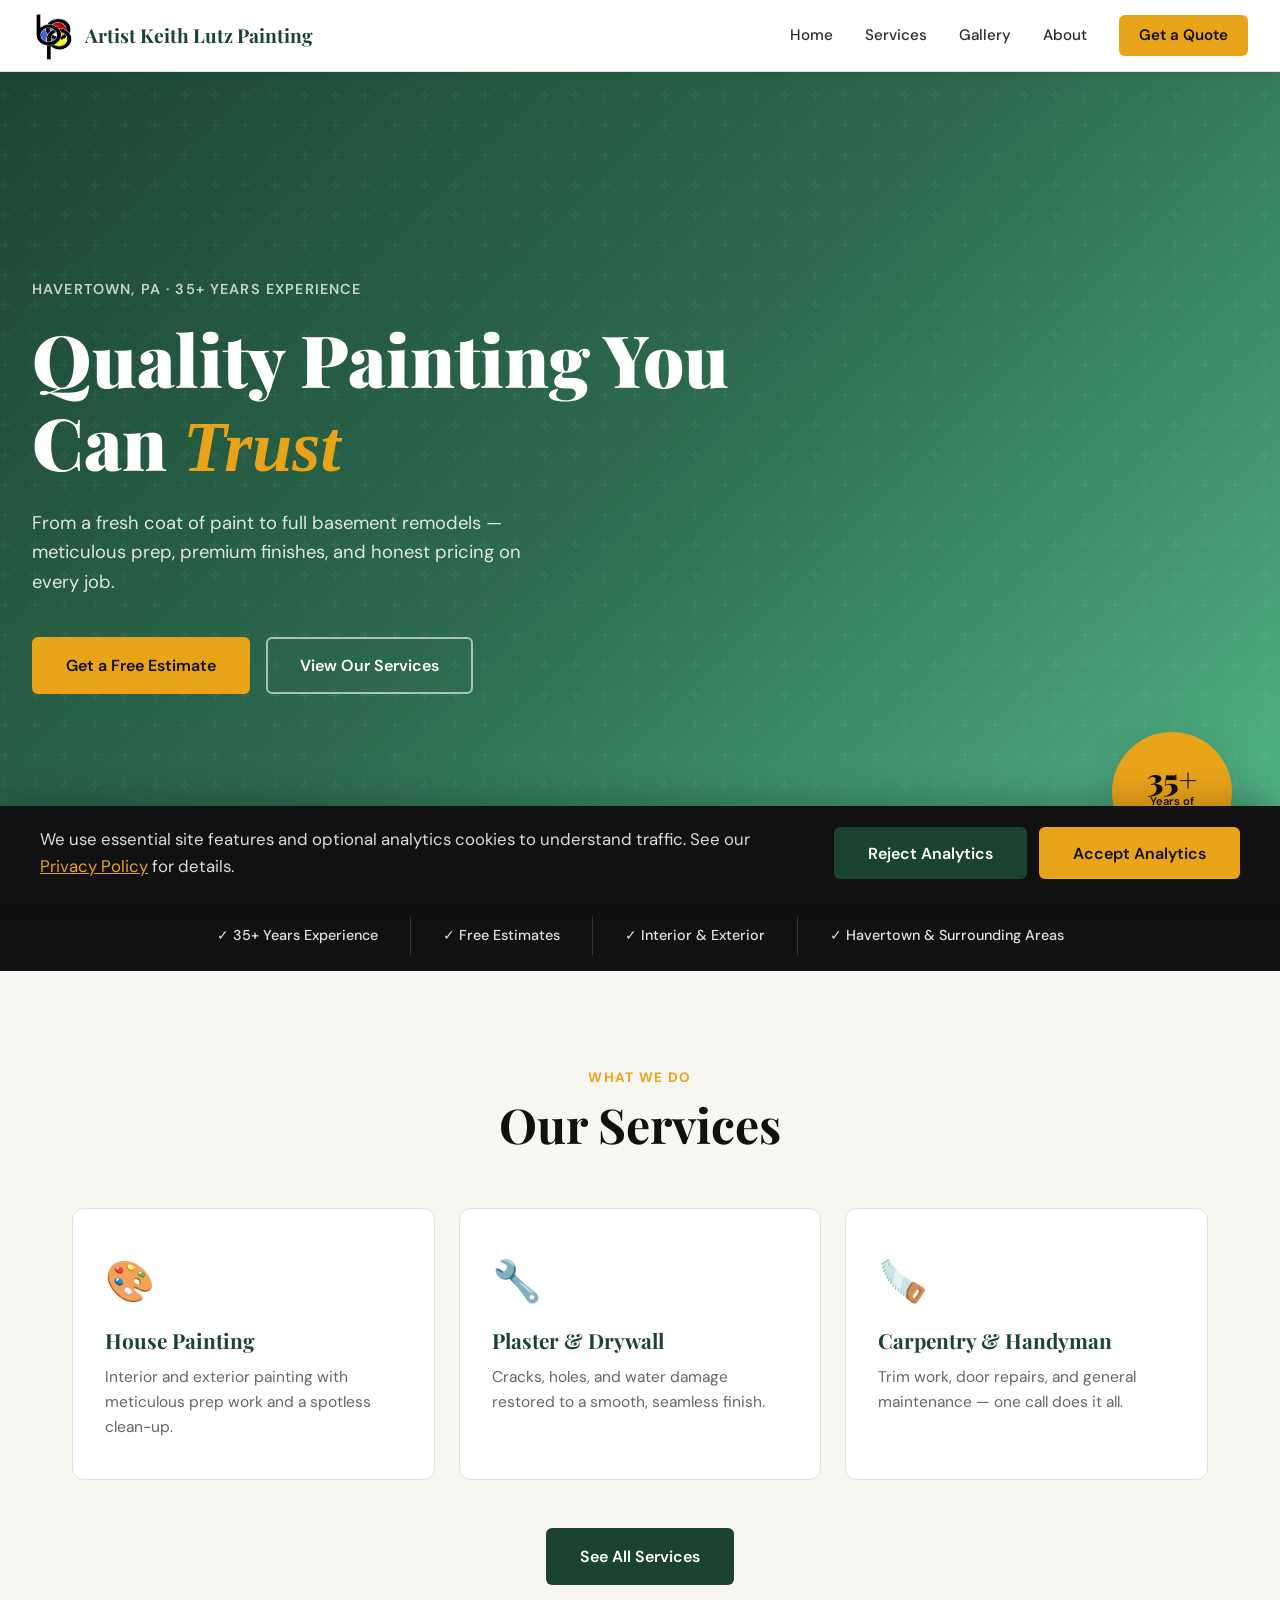
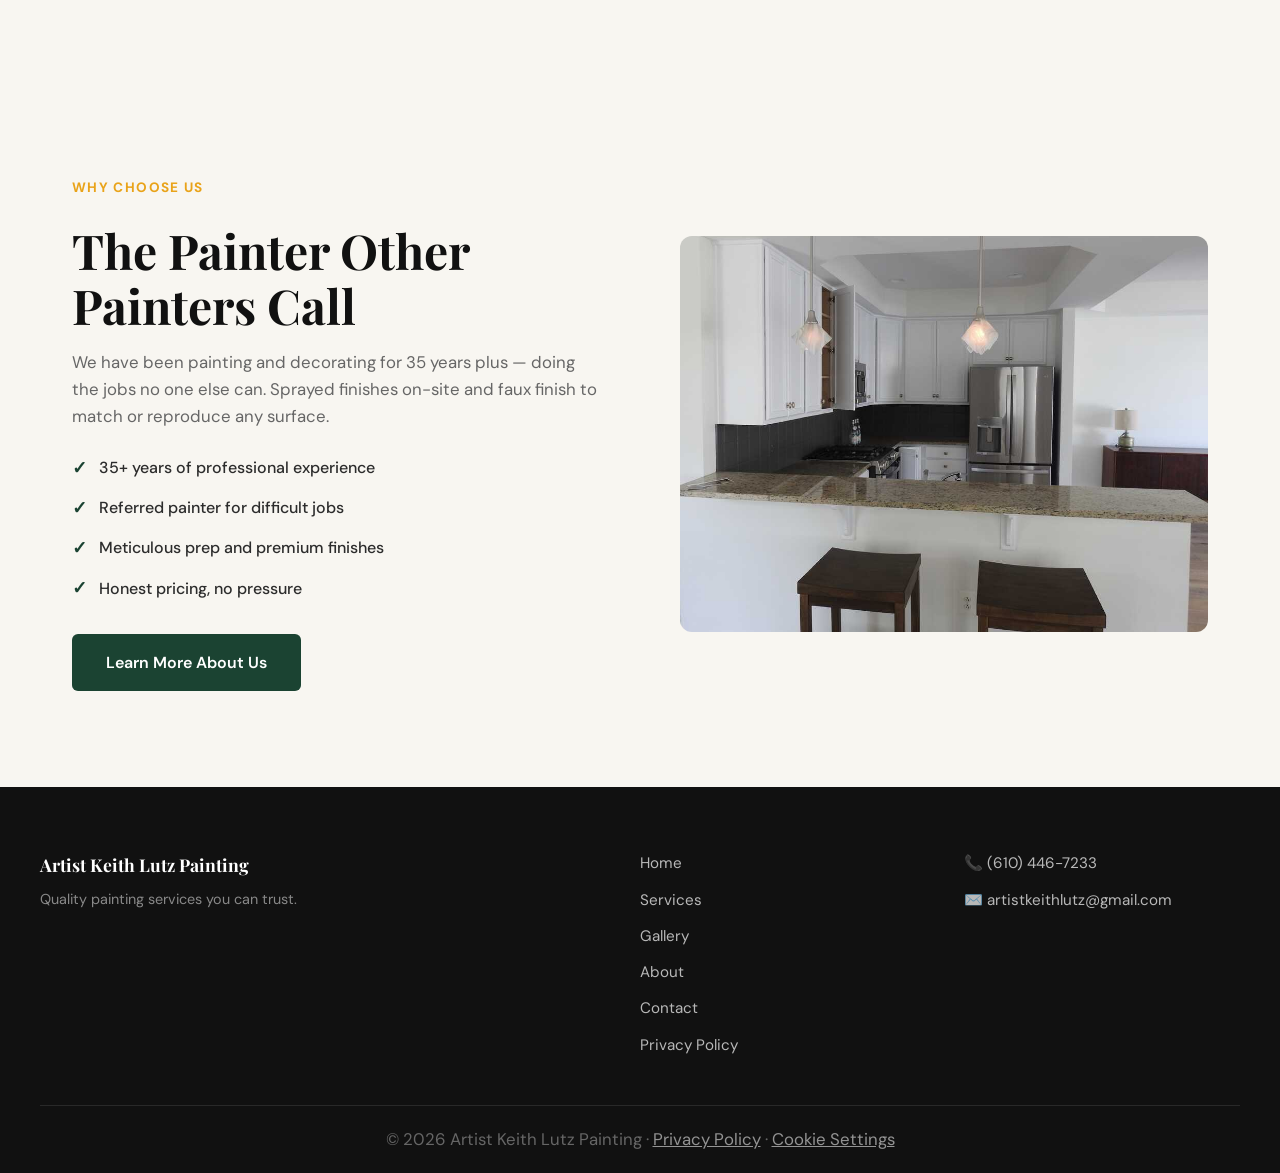
==== commit f0b127a1: "Refactor JavaScript for mobile menu functionality and add privacy policy links across multiple HTML " ====
--- a/index.html
+++ b/index.html
@@ -7,7 +7,11 @@
   <title>Artist Keith Lutz Painting | Havertown, PA</title>
   <link rel="preconnect" href="https://fonts.googleapis.com">
   <link href="https://fonts.googleapis.com/css2?family=Playfair+Display:wght@700;900&family=DM+Sans:wght@400;500;600&display=swap" rel="stylesheet">
+  <meta http-equiv="X-Content-Type-Options" content="nosniff">
+  <meta name="referrer" content="strict-origin-when-cross-origin">
   <link rel="stylesheet" href="css/style.css" />
+  <script src="js/site-config.js"></script>
+  <script src="js/cookie-consent.js" defer></script>
 </head>
 <body>
 
@@ -60,7 +64,7 @@
 
   <!-- TRUST BAR -->
   <div class="trust-bar">
-    <span class="trust-item">✓ Licensed & Insured</span>
+    <span class="trust-item">✓ 35+ Years Experience</span>
     <span class="trust-item">✓ Free Estimates</span>
     <span class="trust-item">✓ Interior & Exterior</span>
     <span class="trust-item">✓ Havertown & Surrounding Areas</span>
@@ -126,6 +130,7 @@
         <a href="gallery.html">Gallery</a>
         <a href="about.html">About</a>
         <a href="contact.html">Contact</a>
+        <a href="privacy.html">Privacy Policy</a>
       </div>
       <div class="footer-contact">
         <p>📞 (610) 446-7233</p>
@@ -133,7 +138,7 @@
       </div>
     </div>
     <div class="footer-bottom">
-      <p>Artist Keith Lutz Painting</p>
+      <p>© 2026 Artist Keith Lutz Painting · <a href="privacy.html">Privacy Policy</a> · <button type="button" class="footer-cookie-btn" data-cookie-settings>Cookie Settings</button></p>
     </div>
   </footer>
 
--- a/css/style.css
+++ b/css/style.css
@@ -787,4 +787,160 @@
 
 @media (max-width: 480px) {
   .gallery-grid { grid-template-columns: 1fr; }
+}
+
+/* ============================================
+   PRIVACY & COMPLIANCE
+   ============================================ */
+.legal-section {
+  max-width: 760px;
+  margin: 0 auto;
+  padding: 5rem 2rem;
+}
+
+.legal-section h2 {
+  font-size: 1.4rem;
+  margin: 2rem 0 0.75rem;
+  color: var(--primary);
+}
+
+.legal-section h2:first-child {
+  margin-top: 0;
+}
+
+.legal-section p,
+.legal-section li {
+  font-size: 1rem;
+  line-height: 1.75;
+  color: var(--text-muted);
+  margin-bottom: 0.75rem;
+}
+
+.legal-section ul {
+  list-style: disc;
+  padding-left: 1.5rem;
+  margin-bottom: 1rem;
+}
+
+.cookie-banner {
+  position: fixed;
+  left: 0;
+  right: 0;
+  bottom: 0;
+  z-index: 2000;
+  background: var(--dark);
+  color: rgba(255,255,255,0.9);
+  padding: 1.25rem 1.5rem;
+  box-shadow: 0 -8px 32px rgba(0,0,0,0.2);
+}
+
+.cookie-banner-inner {
+  max-width: var(--max-width);
+  margin: 0 auto;
+  display: flex;
+  align-items: center;
+  justify-content: space-between;
+  gap: 1.5rem;
+  flex-wrap: wrap;
+}
+
+.cookie-banner p {
+  color: rgba(255,255,255,0.85);
+  margin: 0;
+  flex: 1;
+  min-width: 240px;
+}
+
+.cookie-banner a {
+  color: var(--accent);
+  text-decoration: underline;
+}
+
+.cookie-banner-actions {
+  display: flex;
+  gap: 0.75rem;
+  flex-wrap: wrap;
+}
+
+.footer-bottom a,
+.footer-cookie-btn {
+  color: rgba(255,255,255,0.55);
+  font-size: inherit;
+  background: none;
+  border: none;
+  cursor: pointer;
+  font-family: inherit;
+  padding: 0;
+  text-decoration: underline;
+}
+
+.footer-bottom a:hover,
+.footer-cookie-btn:hover {
+  color: var(--accent);
+}
+
+.form-honeypot {
+  position: absolute;
+  left: -9999px;
+  width: 1px;
+  height: 1px;
+  overflow: hidden;
+}
+
+.form-consent {
+  display: flex;
+  align-items: flex-start;
+  gap: 0.6rem;
+  font-size: 0.9rem;
+  color: var(--text-muted);
+  margin-bottom: 1rem;
+}
+
+.form-consent input {
+  width: auto;
+  margin: 0.2rem 0 0;
+}
+
+.form-consent a {
+  color: var(--primary);
+  text-decoration: underline;
+}
+
+.form-status {
+  margin-bottom: 1rem;
+  padding: 0.75rem 1rem;
+  border-radius: 6px;
+  font-size: 0.95rem;
+}
+
+.form-status--success {
+  background: #d8f3dc;
+  color: #1b4332;
+}
+
+.form-status--error {
+  background: #fdecea;
+  color: #7f1d1d;
+}
+
+.form-status--info {
+  background: #eef2ff;
+  color: #1e3a8a;
+}
+
+.contact-form-note {
+  font-size: 0.85rem;
+  color: var(--text-muted);
+  margin-top: 0.75rem;
+}
+
+@media (max-width: 768px) {
+  .cookie-banner-inner {
+    flex-direction: column;
+    align-items: stretch;
+  }
+
+  .cookie-banner-actions {
+    flex-direction: column;
+  }
 }
